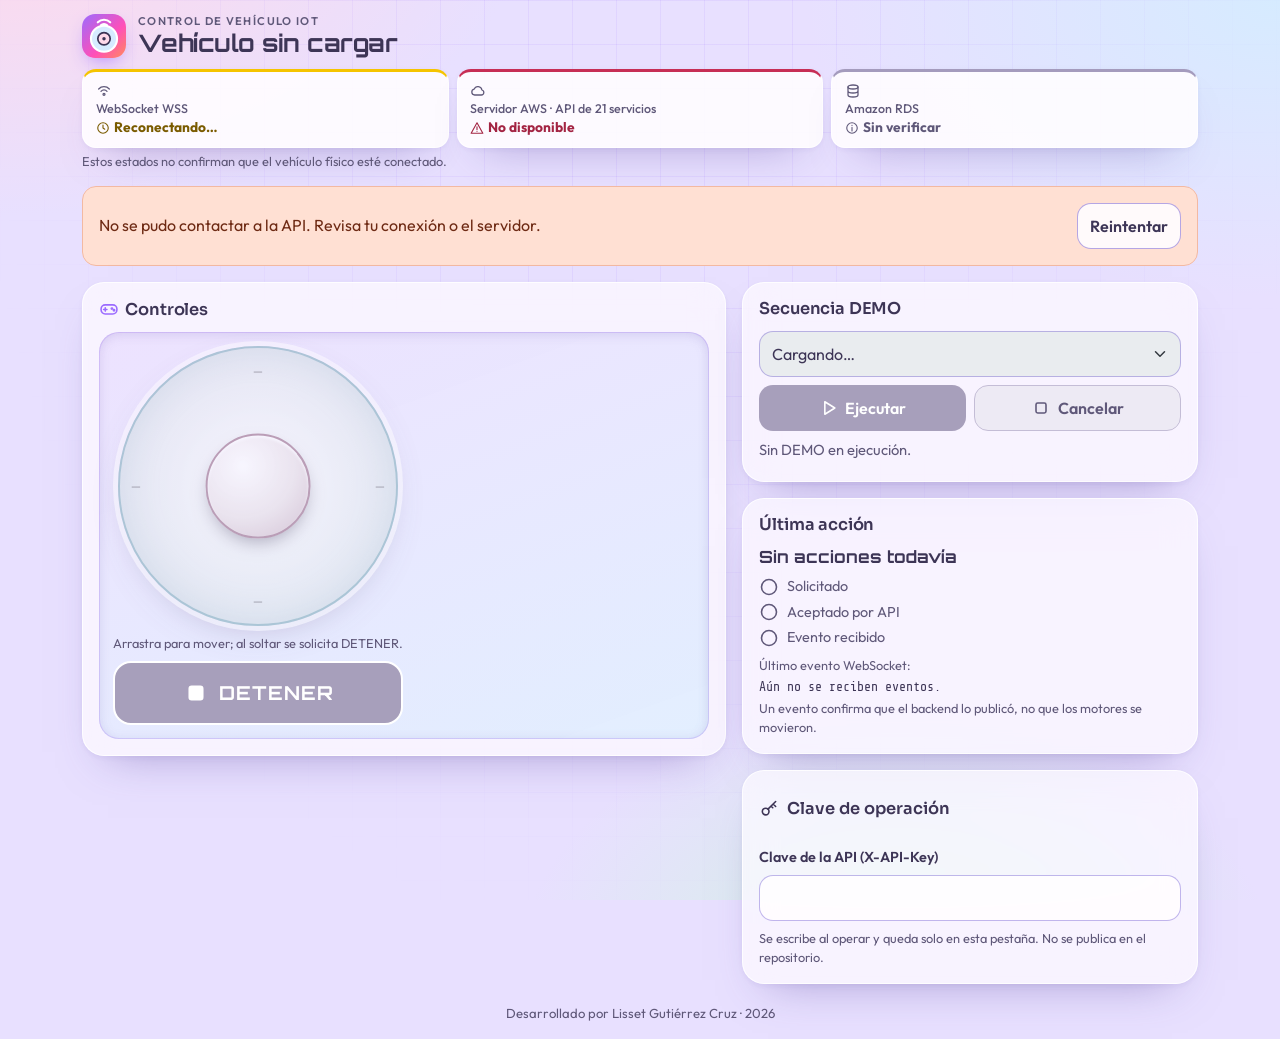
==== docs/index.html @ 7dbab4db "Desarrollo frontend responsivo con joystick virtual, controles táctiles, integración REST/WebSocket " ====
<!DOCTYPE html>
<html lang="es">
<head>
<meta charset="utf-8">
<meta name="viewport" content="width=device-width, initial-scale=1, viewport-fit=cover">
<meta name="theme-color" content="#E8E0FF">
<meta name="description" content="Aplicación web de control para un vehículo IoT: joystick, comandos y DEMO.">
<title>Control de vehículo IoT</title>
<link rel="icon" href="img/favicon.svg" type="image/svg+xml">
<link rel="icon" href="img/favicon-32.png" type="image/png" sizes="32x32">
<link rel="apple-touch-icon" href="img/apple-touch-icon.png">
<link rel="preconnect" href="https://fonts.googleapis.com">
<link rel="preconnect" href="https://fonts.gstatic.com" crossorigin>
<link href="https://fonts.googleapis.com/css2?family=Sora:wght@500;600;700&family=Outfit:wght@400;500;600;700&family=Orbitron:wght@600;700&family=Share+Tech+Mono&display=swap" rel="stylesheet">
<link href="https://cdn.jsdelivr.net/npm/bootstrap@5.3.3/dist/css/bootstrap.min.css" rel="stylesheet" integrity="sha384-QWTKZyjpPEjISv5WaRU9OFeRpok6YctnYmDr5pNlyT2bRjXh0JMhjY6hW+ALEwIH" crossorigin="anonymous">
<link href="css/estilos.css" rel="stylesheet">
<script type="module" src="js/main.js"></script>
</head>
<body>
<a class="visually-hidden-focusable salto" href="#zonaControl">Saltar a los controles</a>

<svg width="0" height="0" class="position-absolute" aria-hidden="true">
  <symbol id="i-check" viewBox="0 0 24 24"><circle cx="12" cy="12" r="9"/><path d="M8 12.5l2.7 2.7L16 10"/></symbol>
  <symbol id="i-alerta" viewBox="0 0 24 24"><path d="M12 3l10 18H2z"/><path d="M12 10v5M12 18v.01"/></symbol>
  <symbol id="i-info" viewBox="0 0 24 24"><circle cx="12" cy="12" r="9"/><path d="M12 11v6M12 7.5v.01"/></symbol>
  <symbol id="i-reloj" viewBox="0 0 24 24"><circle cx="12" cy="12" r="9"/><path d="M12 7v5l3 2"/></symbol>
  <symbol id="i-circulo" viewBox="0 0 24 24"><circle cx="12" cy="12" r="9"/></symbol>
  <symbol id="i-rayo" viewBox="0 0 24 24"><path d="M13 3L5 14h6l-1 7 8-11h-6z"/></symbol>
  <symbol id="i-giro-der" viewBox="0 0 24 24"><path d="M20 12a8 8 0 1 1-2.5-5.8L20 8.5M20 4v4.5h-4.5"/></symbol>
  <symbol id="i-giro-izq" viewBox="0 0 24 24"><path d="M4 12a8 8 0 1 0 2.5-5.8L4 8.5M4 4v4.5h4.5"/></symbol>
  <symbol id="i-giro-360" viewBox="0 0 24 24"><path d="M21 12a9 9 0 1 1-2.6-6.4L21 8M21 3v5h-5"/><circle cx="12" cy="12" r="2"/></symbol>
  <symbol id="i-flecha" viewBox="0 0 24 24"><path d="M12 19V5M5.5 11.5L12 5l6.5 6.5"/></symbol>
  <symbol id="i-excavar" viewBox="0 0 24 24"><path d="M3 4h6l4 6"/><path d="M11 10l-2 5h9l2-5z"/><path d="M13 19h4"/></symbol>
  <symbol id="i-descargar" viewBox="0 0 24 24"><path d="M12 14V4M7.5 8.5L12 4l4.5 4.5"/><path d="M4 13v6h16v-6"/></symbol>
  <symbol id="i-luz" viewBox="0 0 24 24"><path d="M9 18h6M10 21h4M12 3a6 6 0 0 0-3.5 10.9V16h7v-2.1A6 6 0 0 0 12 3z"/></symbol>
  <symbol id="i-musica" viewBox="0 0 24 24"><path d="M9 18V5l11-2v13"/><circle cx="6.5" cy="18" r="2.5"/><circle cx="17.5" cy="16" r="2.5"/></symbol>
  <symbol id="i-demo" viewBox="0 0 24 24"><circle cx="12" cy="12" r="9"/><path d="M10 8.5v7l6-3.5z"/></symbol>
  <symbol id="i-encender" viewBox="0 0 24 24"><path d="M12 3v8M6.3 7.3a8 8 0 1 0 11.4 0"/></symbol>
  <symbol id="i-mando" viewBox="0 0 24 24"><rect x="2.5" y="7" width="19" height="11" rx="5"/><path d="M7.5 10.5v4M5.5 12.5h4"/><circle cx="15.5" cy="11.5" r=".8"/><circle cx="18" cy="13.5" r=".8"/></symbol>
  <symbol id="i-parar" viewBox="0 0 24 24"><rect x="6" y="6" width="12" height="12" rx="2"/></symbol>
  <symbol id="i-jugar" viewBox="0 0 24 24"><path d="M7 4.5v15l12-7.5z"/></symbol>
  <symbol id="i-llave" viewBox="0 0 24 24"><circle cx="8" cy="15" r="4"/><path d="M10.8 12.2L20 3M17 6l3 3M14.5 8.5l2 2"/></symbol>
  <symbol id="i-ws" viewBox="0 0 24 24"><path d="M4 9a11 11 0 0 1 16 0M7.5 12.5a6 6 0 0 1 9 0"/><circle cx="12" cy="17" r="1.5"/></symbol>
  <symbol id="i-nube" viewBox="0 0 24 24"><path d="M7 18a4.5 4.5 0 0 1-.7-8.9 6 6 0 0 1 11.5 1.4A3.8 3.8 0 0 1 17 18z"/></symbol>
  <symbol id="i-bd" viewBox="0 0 24 24"><ellipse cx="12" cy="6" rx="7.5" ry="3"/><path d="M4.5 6v12c0 1.7 3.4 3 7.5 3s7.5-1.3 7.5-3V6M4.5 12c0 1.7 3.4 3 7.5 3s7.5-1.3 7.5-3"/></symbol>
</svg>

<header class="encabezado container-xl">
  <img src="img/favicon.svg" width="44" height="44" alt="" class="encabezado-logo">
  <div class="encabezado-texto">
    <p class="encabezado-sub">Control de vehículo IoT</p>
    <h1 id="vehNombre">Cargando vehículo…</h1>
    <p id="vehDetalle" class="texto-suave mb-0"></p>
  </div>
</header>

<main class="container-xl">
  <section aria-labelledby="tituloConexion" class="mb-3">
    <h2 id="tituloConexion" class="visually-hidden">Estado de conexión</h2>
    <ul class="row row-cols-3 g-2 list-unstyled mb-1">
      <li class="col"><div class="indicador" id="ind-ws" data-tono="neutro">
        <svg class="ico ind-tipo" aria-hidden="true"><use href="#i-ws"/></svg>
        <span class="ind-nombre">WebSocket WSS</span>
        <span class="ind-estado"><span id="ind-ws-icono"></span><span id="ind-ws-estado" role="status">Desconectado</span></span>
      </div></li>
      <li class="col"><div class="indicador" id="ind-api" data-tono="neutro">
        <svg class="ico ind-tipo" aria-hidden="true"><use href="#i-nube"/></svg>
        <span class="ind-nombre">Servidor AWS · API de 21 servicios</span>
        <span class="ind-estado"><span id="ind-api-icono"></span><span id="ind-api-estado" role="status">Comprobando…</span></span>
      </div></li>
      <li class="col"><div class="indicador" id="ind-rds" data-tono="neutro">
        <svg class="ico ind-tipo" aria-hidden="true"><use href="#i-bd"/></svg>
        <span class="ind-nombre">Amazon RDS</span>
        <span class="ind-estado"><span id="ind-rds-icono"></span><span id="ind-rds-estado" role="status">Sin verificar</span></span>
      </div></li>
    </ul>
    <p class="nota nota-conexion mb-0">Estos estados no confirman que el vehículo físico esté conectado.</p>
  </section>

  <div class="alert alerta-carga d-flex flex-wrap align-items-center gap-2" id="alertaCarga" role="alert" hidden>
    <span id="alertaCargaTexto" class="flex-grow-1"></span>
    <button type="button" class="btn boton-secundario" id="reintentarCarga">Reintentar</button>
  </div>

  <div class="row g-3 distribucion">
    <div class="col-12 col-lg-7 columna-control">
      <section class="tarjeta" id="zonaControl" aria-labelledby="tituloMando" tabindex="-1">
        <h2 id="tituloMando"><svg class="ico" aria-hidden="true"><use href="#i-mando"/></svg>Controles</h2>
        <div class="mando" id="mando">
          <div class="mando-principal">
            <div class="zona-joystick">
              <div class="joystick" id="joystick" role="group" aria-label="Joystick del vehículo. Usa las flechas del teclado y suelta para detener." aria-disabled="true" data-direccion="neutral">
                <span class="dir dir-adelante" id="dir-adelante" data-vacio="true">—</span>
                <span class="dir dir-atras" id="dir-atras" data-vacio="true">—</span>
                <span class="dir dir-izquierda" id="dir-izquierda" data-vacio="true">—</span>
                <span class="dir dir-derecha" id="dir-derecha" data-vacio="true">—</span>
                <span class="joystick-centro" aria-hidden="true"></span>
                <span class="perilla" id="perilla" aria-hidden="true"></span>
              </div>
              <p class="nota text-center mt-2 mb-2" id="joystickNota"></p>
              <button type="button" class="boton-detener" id="detener" disabled>
                <svg class="ico" aria-hidden="true"><use href="#i-parar"/></svg>DETENER
              </button>
            </div>
            <div class="grupos" id="mandoGrupos"></div>
          </div>
          <div class="funciones" id="mandoFunciones" role="group" aria-label="Funciones" hidden></div>
        </div>
      </section>
    </div>

    <div class="col-12 col-lg-5 columna-resto">
      <div class="row g-3">
        <div class="col-12">
          <section class="tarjeta h-100" aria-labelledby="tituloDemo">
            <h2 id="tituloDemo">Secuencia DEMO</h2>
            <label class="visually-hidden" for="demoSelector">Elige una DEMO del vehículo</label>
            <div class="demo-fila">
              <select class="form-select" id="demoSelector" disabled><option value="">Cargando…</option></select>
              <div class="demo-botones">
                <button type="button" class="btn boton-principal" id="demoIniciar" disabled>
                  <svg class="ico" aria-hidden="true"><use href="#i-jugar"/></svg>Ejecutar
                </button>
                <button type="button" class="btn boton-secundario" id="demoCancelar" disabled>
                  <svg class="ico" aria-hidden="true"><use href="#i-parar"/></svg>Cancelar
                </button>
              </div>
            </div>
            <p class="texto-suave mt-2 mb-1" id="demoEstado" role="status"></p>
            <div class="progress demo-barra" id="demoBarra" role="progressbar" aria-label="Avance de la DEMO" aria-valuemin="0" aria-valuemax="100" aria-valuenow="0" hidden><div class="progress-bar"></div></div>
          </section>
        </div>
        <div class="col-12">
          <section class="tarjeta h-100" aria-labelledby="tituloTraza">
            <h2 id="tituloTraza">Última acción</h2>
            <p class="traza-comando" id="trazaComando" aria-live="polite"></p>
            <ol class="traza-pasos" id="trazaPasos"></ol>
            <p class="traza-error" id="trazaError" role="alert" hidden></p>
            <p class="nota mb-1 mt-2">Último evento WebSocket:</p>
            <p class="traza-evento" id="trazaEvento">Aún no se reciben eventos.</p>
            <p class="nota mb-0">Un evento confirma que el backend lo publicó, no que los motores se movieron.</p>
          </section>
        </div>
        <div class="col-12">
          <details class="tarjeta" id="ajustes">
            <summary><svg class="ico" aria-hidden="true"><use href="#i-llave"/></svg>Clave de operación</summary>
            <label class="form-label mt-3" for="clave">Clave de la API (X-API-Key)</label>
            <input class="form-control" id="clave" type="password" autocomplete="off" spellcheck="false">
            <p class="nota mt-2 mb-0">Se escribe al operar y queda solo en esta pestaña. No se publica en el repositorio.</p>
          </details>
        </div>
      </div>
    </div>
  </div>
</main>

<footer class="pie container-xl"><p class="mb-0" id="creditos"></p></footer>
<div id="avisos" class="avisos" aria-live="polite"></div>
<noscript><p class="alert alerta-carga m-3">Esta aplicación necesita JavaScript para funcionar.</p></noscript>
</body>
</html>
---- docs/css/estilos.css ----
/* Identidad visual: misma paleta pastel + neón del panel original. Mobile First. */
:root {
  --lila: #E8E0FF; --menta: #D3F2E4; --durazno: #FFE0D3; --cielo: #D6EBFF; --mantequilla: #FFF1C2; --rosa: #FFD9EA;
  --tinta: #3D3556; --suave: #5F5879; --blanco: #FFFDFF;
  --neon: #9B6BFF; --neon-menta: #17D9A0; --neon-rosa: #FF4FB8; --neon-cielo: #22C7FF; --neon-durazno: #FF8A5C;
  --ok-texto: #0B6B4D; --espera-texto: #7A5B00; --mal-texto: #A32443; --morado-texto: #5B3FC8;
  --rojo-accion: #C72E55;
  --vidrio: rgba(255, 253, 255, .68); --vidrio-2: rgba(255, 253, 255, .9); --borde: rgba(255, 255, 255, .85);
  --rad: 22px; --rad-s: 14px;
  --sombra: 0 22px 44px -26px rgba(94, 74, 160, .5), 0 2px 8px -3px rgba(94, 74, 160, .14);
  --brillo: 0 0 0 1px rgba(155, 107, 255, .6), 0 0 24px -3px rgba(155, 107, 255, .75);
  --grad: linear-gradient(120deg, #7E4FF0, #E0359C 55%, #E8663A);
  --mono: "Share Tech Mono", ui-monospace, Menlo, Consolas, monospace;
  --bs-body-font-family: Outfit, system-ui, sans-serif;
  --bs-body-color: var(--tinta);
}

html { -webkit-text-size-adjust: 100%; }
body {
  min-height: 100vh; min-height: 100dvh;
  display: flex; flex-direction: column;
  font: 400 1rem/1.45 Outfit, system-ui, sans-serif;
  color: var(--tinta);
  touch-action: manipulation;
  overscroll-behavior-y: none;
  padding-left: env(safe-area-inset-left); padding-right: env(safe-area-inset-right);
  background:
    radial-gradient(55rem 32rem at 0% -10%, var(--rosa), transparent 60%),
    radial-gradient(48rem 30rem at 100% 0%, var(--cielo), transparent 62%),
    radial-gradient(40rem 30rem at 70% 110%, var(--menta), transparent 60%),
    var(--lila);
  background-attachment: fixed;
}
body::before {
  content: ""; position: fixed; inset: 0; pointer-events: none; z-index: -1;
  background-image: linear-gradient(rgba(155, 107, 255, .1) 1px, transparent 1px), linear-gradient(90deg, rgba(155, 107, 255, .1) 1px, transparent 1px);
  background-size: 44px 44px;
  -webkit-mask-image: radial-gradient(ellipse at 50% 0%, #000 20%, transparent 75%);
  mask-image: radial-gradient(ellipse at 50% 0%, #000 20%, transparent 75%);
}
main { flex: 1 0 auto; }
h1, h2 { font-family: Sora, Outfit, sans-serif; font-weight: 600; letter-spacing: -.01em; }
h2 { font-size: 1.02rem; margin-bottom: .75rem; }
:focus-visible { outline: 3px solid var(--morado-texto); outline-offset: 2px; }
[hidden] { display: none !important; }

.ico { width: 20px; height: 20px; flex: none; fill: none; stroke: currentColor; stroke-width: 1.9; stroke-linecap: round; stroke-linejoin: round; }
.texto-suave { color: var(--suave); font-size: .92rem; }
.nota { color: var(--suave); font-size: .8rem; }
.salto { position: absolute; z-index: 60; background: var(--blanco); padding: .5rem 1rem; border-radius: 0 0 var(--rad-s) 0; }

/* ---- Encabezado ---- */
.encabezado { display: flex; align-items: center; gap: .75rem; padding-top: max(.85rem, env(safe-area-inset-top)); padding-bottom: .7rem; }
.encabezado-logo { border-radius: 13px; box-shadow: 0 8px 20px -8px rgba(155, 107, 255, .9); flex: none; }
.encabezado-texto { min-width: 0; }
.encabezado-sub { margin: 0; font: 600 .7rem Outfit, sans-serif; letter-spacing: .12em; text-transform: uppercase; color: var(--suave); }
.encabezado h1 { margin: 0; font: 700 clamp(1.05rem, 4.4vw, 1.5rem) Orbitron, Sora, sans-serif; overflow-wrap: anywhere; }

/* ---- Indicadores ---- */
.indicador {
  height: 100%; display: flex; flex-direction: column; gap: .2rem; padding: .55rem .6rem;
  border-radius: var(--rad-s); background: var(--vidrio-2); border: 1px solid var(--borde); border-top: 3px solid #A49BBD;
  box-shadow: var(--sombra);
}
.ind-tipo { width: 16px; height: 16px; color: var(--suave); }
.ind-nombre { font-size: .7rem; line-height: 1.15; color: var(--suave); font-weight: 500; flex: 1; }
.ind-estado { display: flex; align-items: center; gap: .25rem; font-size: .76rem; font-weight: 700; line-height: 1.1; }
.ind-estado .ico { width: 14px; height: 14px; }
.indicador[data-tono="bien"] { border-top-color: var(--neon-menta); }
.indicador[data-tono="bien"] .ind-estado { color: var(--ok-texto); }
.indicador[data-tono="espera"] { border-top-color: #F5C400; }
.indicador[data-tono="espera"] .ind-estado { color: var(--espera-texto); }
.indicador[data-tono="mal"] { border-top-color: var(--rojo-accion); }
.indicador[data-tono="mal"] .ind-estado { color: var(--mal-texto); }
.indicador[data-tono="neutro"] .ind-estado { color: var(--suave); }

/* ---- Tarjetas ---- */
.tarjeta {
  background: var(--vidrio); border: 1px solid var(--borde); border-radius: var(--rad); padding: 1rem;
  box-shadow: var(--sombra); -webkit-backdrop-filter: blur(16px) saturate(1.2); backdrop-filter: blur(16px) saturate(1.2);
}
.alerta-carga { background: var(--durazno); border: 1px solid #F3B9A2; color: #6E2A14; border-radius: var(--rad-s); }

/* ---- Joystick ---- */
.zona-joystick { display: flex; flex-direction: column; align-items: center; width: 100%; max-width: 320px; }
.joystick {
  --tam: clamp(196px, 60vw, 260px);
  position: relative; width: var(--tam); height: var(--tam); border-radius: 50%; flex: none;
  touch-action: none; user-select: none; -webkit-user-select: none; cursor: grab;
  background: radial-gradient(circle, #fff 0%, var(--cielo) 62%, #BFD9FF 100%);
  border: 2px solid var(--neon-cielo);
  box-shadow: inset 0 0 36px rgba(34, 199, 255, .28), 0 0 0 5px rgba(255, 255, 255, .7), 0 12px 34px -12px rgba(155, 107, 255, .7);
  transition: box-shadow .2s, filter .2s;
}
.joystick.activo { cursor: grabbing; border-color: var(--neon); box-shadow: inset 0 0 44px rgba(155, 107, 255, .35), 0 0 0 5px rgba(255, 255, 255, .8), 0 0 32px -4px var(--neon); }
.joystick[aria-disabled="true"] { filter: grayscale(.75); opacity: .62; cursor: not-allowed; }
.joystick-centro { position: absolute; left: 50%; top: 50%; width: 30%; height: 30%; transform: translate(-50%, -50%); border-radius: 50%; border: 2px dashed rgba(91, 63, 200, .4); pointer-events: none; }
.perilla {
  position: absolute; left: 50%; top: 50%; width: 38%; height: 38%; border-radius: 50%; pointer-events: none;
  background: radial-gradient(circle at 35% 30%, #fff, var(--rosa) 55%, #FF9BD3);
  border: 2px solid var(--neon-rosa);
  box-shadow: 0 8px 18px -5px rgba(94, 74, 160, .7), inset 0 2px 3px #fff;
  transition: transform .14s cubic-bezier(.2, .9, .3, 1.2);
}
.joystick.activo .perilla { transition: none; }
.dir {
  position: absolute; font: 700 .62rem Outfit, sans-serif; letter-spacing: .03em; color: var(--morado-texto);
  max-width: 34%; text-align: center; line-height: 1.05; overflow: hidden; pointer-events: none; overflow-wrap: anywhere;
  transition: color .12s, transform .12s;
}
.dir[data-vacio="true"] { color: var(--suave); font-weight: 500; opacity: .75; }
.dir-adelante { top: 6%; left: 50%; transform: translateX(-50%); }
.dir-atras { bottom: 6%; left: 50%; transform: translateX(-50%); }
.dir-izquierda { left: 4%; top: 50%; transform: translateY(-50%); }
.dir-derecha { right: 4%; top: 50%; transform: translateY(-50%); }
.joystick[data-direccion="adelante"] .dir-adelante,
.joystick[data-direccion="atras"] .dir-atras,
.joystick[data-direccion="izquierda"] .dir-izquierda,
.joystick[data-direccion="derecha"] .dir-derecha { color: #B4117A; text-decoration: underline; text-underline-offset: 2px; }

/* ---- DETENER ---- */
.boton-detener {
  width: 100%; min-height: 64px; display: flex; align-items: center; justify-content: center; gap: .6rem;
  font: 700 1.2rem Orbitron, Sora, sans-serif; letter-spacing: .05em; color: #fff;
  border: 2px solid #fff; border-radius: 18px; background: var(--rojo-accion);
  box-shadow: 0 6px 0 #8E1C3B, 0 0 26px -6px var(--rojo-accion); transition: transform .08s, box-shadow .08s;
}
.boton-detener:active:not(:disabled) { transform: translateY(5px); box-shadow: 0 1px 0 #8E1C3B; }
.boton-detener:disabled { background: #A79FBB; box-shadow: none; cursor: not-allowed; }
.boton-detener .ico { width: 26px; height: 26px; fill: currentColor; }

/* ---- Traza ---- */
.traza-comando { font: 700 1.05rem Orbitron, Sora, sans-serif; margin-bottom: .55rem; overflow-wrap: anywhere; }
.traza-pasos { list-style: none; padding: 0; margin: 0; display: grid; gap: .3rem; }
.paso { display: flex; align-items: center; gap: .45rem; font-size: .9rem; color: var(--suave); }
.paso-hecho { color: var(--ok-texto); font-weight: 600; }
.paso-fallo { color: var(--mal-texto); font-weight: 600; }
.traza-error { margin: .5rem 0 0; font-size: .86rem; color: var(--mal-texto); font-weight: 600; }
.traza-evento { font: 400 .82rem var(--mono); margin-bottom: .35rem; overflow-wrap: anywhere; }

/* ---- Mando: cruceta, grupos y funciones ---- */
h2 .ico { color: var(--neon); margin-right: .4rem; vertical-align: -4px; }
.mando {
  display: grid; gap: 1rem; padding: .9rem; border-radius: 20px;
  background: linear-gradient(160deg, rgba(155, 107, 255, .12), rgba(34, 199, 255, .1));
  box-shadow: inset 0 2px 12px rgba(94, 74, 160, .18), inset 0 0 0 1px rgba(155, 107, 255, .22);
}
.mando-principal { display: grid; gap: 1rem; justify-items: center; }
/* Base común: cada tipo define su color y los estados lo reemplazan. */
.m-btn {
  --fondo: var(--cielo); --borde: var(--neon-cielo); --texto-estado: var(--suave);
  color: var(--tinta); padding: 0; border: 0; background: none; min-width: 0;
  transition: transform .08s;
}
.m-forma {
  display: grid; place-items: center; background: linear-gradient(180deg, #fff, var(--fondo));
  border: 1px solid var(--borde); box-shadow: 0 4px 0 rgba(94, 74, 160, .26), 0 0 14px -6px var(--borde);
  transition: box-shadow .08s, background .15s;
}
.m-btn .ico { width: 24px; height: 24px; }
.m-btn:active:not(:disabled) { transform: translateY(3px); }
.m-btn:active:not(:disabled) .m-forma { box-shadow: 0 1px 0 rgba(94, 74, 160, .26); }
.m-btn:disabled { cursor: not-allowed; --fondo: #E7E3F0; --borde: #C4BDD6; color: var(--suave); }
.m-btn:disabled .m-forma { box-shadow: none; }
.m-btn[data-estado="enviando"] { --fondo: var(--mantequilla); --borde: #F5C400; --texto-estado: var(--espera-texto); }
.m-btn[data-estado="aceptado"] { --fondo: var(--lila); --borde: var(--neon); --texto-estado: var(--morado-texto); }
.m-btn[data-estado="recibido"] { --fondo: var(--menta); --borde: var(--neon-menta); --texto-estado: var(--ok-texto); }
.m-btn[data-estado="error"] { --fondo: var(--durazno); --borde: var(--rojo-accion); --texto-estado: var(--mal-texto); }
.m-btn[data-estado="recibido"] .m-forma, .m-btn[data-estado="aceptado"] .m-forma { box-shadow: 0 2px 0 rgba(94, 74, 160, .26), 0 0 18px -2px var(--borde); }
.m-estado { position: absolute; width: 1px; height: 1px; overflow: hidden; clip: rect(0 0 0 0); white-space: nowrap; }
.m-btn[data-estado="error"] .m-forma::after { content: "!"; position: absolute; top: -4px; right: -4px; width: 16px; height: 16px; border-radius: 50%; background: var(--rojo-accion); color: #fff; font: 700 .68rem/16px Outfit, sans-serif; }

.grupos { display: grid; grid-template-columns: repeat(auto-fit, minmax(132px, 1fr)); gap: .7rem 1rem; width: 100%; min-width: 0; }
.grupo-titulo { margin: 0 0 .3rem; font: 600 .68rem Outfit, sans-serif; letter-spacing: .12em; text-transform: uppercase; color: var(--suave); }
.grupo-botones { display: grid; grid-template-columns: repeat(2, minmax(0, 1fr)); gap: .45rem; }
.par-btn { --fondo: var(--lila); --borde: var(--neon); display: grid; }
.par-btn .m-forma { position: relative; min-height: 54px; border-radius: 14px; gap: 2px; padding: .35rem .2rem; align-content: center; }
.par-btn .ico { width: 22px; height: 22px; }
.par-btn .m-texto, .fun-btn .m-texto { display: block; font: 700 .68rem/1.1 Outfit, sans-serif; overflow-wrap: normal; text-align: center; }

.funciones { display: flex; flex-wrap: wrap; justify-content: center; gap: .6rem 1.1rem; padding-top: .85rem; border-top: 1px dashed rgba(155, 107, 255, .35); }
.fun-btn { --fondo: var(--mantequilla); --borde: #F5C400; display: flex; flex-direction: column; align-items: center; gap: .3rem; min-width: 58px; }
.fun-btn .m-forma { position: relative; width: 50px; height: 50px; border-radius: 50%; }

/* Con espacio suficiente, cruceta y grupos lado a lado como en un control físico. */
@media (min-width: 576px) {
  .mando-principal { grid-template-columns: auto minmax(0, 1fr); align-items: center; justify-items: stretch; }
  .grupos { grid-template-columns: 1fr; }
}

/* ---- DEMO ---- */
.demo-fila { display: grid; gap: .55rem; }
.demo-botones { display: grid; grid-template-columns: 1fr 1fr; gap: .5rem; }

.btn { min-height: 46px; display: inline-flex; align-items: center; justify-content: center; gap: .4rem; font-weight: 600; border-radius: var(--rad-s); }
.boton-principal { background: var(--grad); color: #fff; border: 0; }
.boton-principal:hover, .boton-principal:focus { color: #fff; filter: brightness(1.06); }
.boton-principal:disabled { background: #A79FBB; color: #fff; opacity: 1; }
.boton-secundario { background: var(--vidrio-2); color: var(--tinta); border: 1px solid rgba(91, 63, 200, .45); }
.boton-secundario:hover { background: #fff; color: var(--tinta); }
.boton-secundario:disabled { color: var(--suave); background: #EDEAF4; border-color: #C4BDD6; opacity: 1; }

/* ---- Formularios ---- */
.form-select, .form-control { min-height: 46px; font-size: 1rem; border-radius: var(--rad-s); border-color: rgba(91, 63, 200, .35); background-color: var(--vidrio-2); color: var(--tinta); }
.form-select:focus, .form-control:focus { border-color: var(--neon); box-shadow: var(--brillo); }
.form-label { font-weight: 600; font-size: .9rem; }
summary { display: flex; align-items: center; gap: .5rem; min-height: 44px; font: 600 1.02rem Sora, sans-serif; cursor: pointer; list-style-position: inside; }
.demo-barra { height: 8px; border-radius: 99px; background: rgba(155, 107, 255, .22); }
.demo-barra .progress-bar { background: var(--grad); transition: width .3s; }

/* ---- Pie y avisos ---- */
.pie { padding-top: 1.25rem; padding-bottom: max(1rem, env(safe-area-inset-bottom)); text-align: center; font-size: .82rem; color: var(--suave); }
.avisos { position: fixed; z-index: 50; left: 50%; top: calc(.5rem + env(safe-area-inset-top)); transform: translateX(-50%); width: min(420px, calc(100vw - 2rem)); display: grid; gap: .5rem; pointer-events: none; }
.aviso { pointer-events: auto; display: flex; gap: .5rem; align-items: flex-start; padding: .65rem .75rem; border-radius: var(--rad-s); background: #fff; border: 1px solid var(--borde); border-left: 5px solid var(--neon); box-shadow: 0 16px 34px -14px rgba(61, 53, 86, .55); font-size: .9rem; animation: entrar .22s ease both; }
.aviso span { flex: 1; }
.aviso-exito { border-left-color: var(--neon-menta); }
.aviso-exito .ico { color: var(--ok-texto); }
.aviso-error { border-left-color: var(--rojo-accion); }
.aviso-error .ico { color: var(--mal-texto); }
.aviso-cerrar { width: 28px; height: 28px; border: 0; background: none; color: var(--suave); font-size: 1.25rem; line-height: 1; }
@keyframes entrar { from { opacity: 0; transform: translateY(8px); } to { opacity: 1; transform: none; } }

/* ---- Tableta y escritorio ---- */
@media (min-width: 576px) {
  .ind-nombre { font-size: .78rem; }
  .ind-estado { font-size: .86rem; }
  .indicador { padding: .7rem .8rem; }
  .dir { font-size: .72rem; }
}
@media (min-width: 768px) {
  .joystick { --tam: clamp(220px, 26vw, 280px); }
}

/* ---- Celular horizontal: joystick a un lado, resto al otro ---- */
@media (orientation: landscape) and (max-height: 520px) {
  .encabezado { padding-top: .4rem; padding-bottom: .3rem; }
  .encabezado-logo { width: 32px; height: 32px; }
  .encabezado-sub, .encabezado .texto-suave { display: none; }
  .distribucion { flex-wrap: nowrap; }
  .columna-control { flex: 0 0 auto; width: 60%; }
  .columna-resto { flex: 1 1 0; width: auto; min-width: 0; }
  .zona-joystick { flex-direction: row; gap: .6rem; max-width: none; }
  .mando { padding: .6rem; gap: .6rem; }
  .mando-principal { grid-template-columns: 1fr; }
  .joystick { --tam: min(164px, 46vh); }
  .dir { font-size: .5rem; white-space: nowrap; max-width: 30%; text-overflow: ellipsis; }
  #joystickNota, .nota-conexion { display: none; }
  .boton-detener { flex: 1 1 0; min-width: 0; width: auto; min-height: 96px; flex-direction: column; gap: .2rem; font-size: .78rem; letter-spacing: 0; }
  .indicador { flex-direction: row; flex-wrap: wrap; align-items: center; padding: .3rem .5rem; }
  .ind-tipo { display: none; }
}

@media (prefers-reduced-motion: reduce) {
  *, *::before, *::after { transition: none !important; animation: none !important; }
}
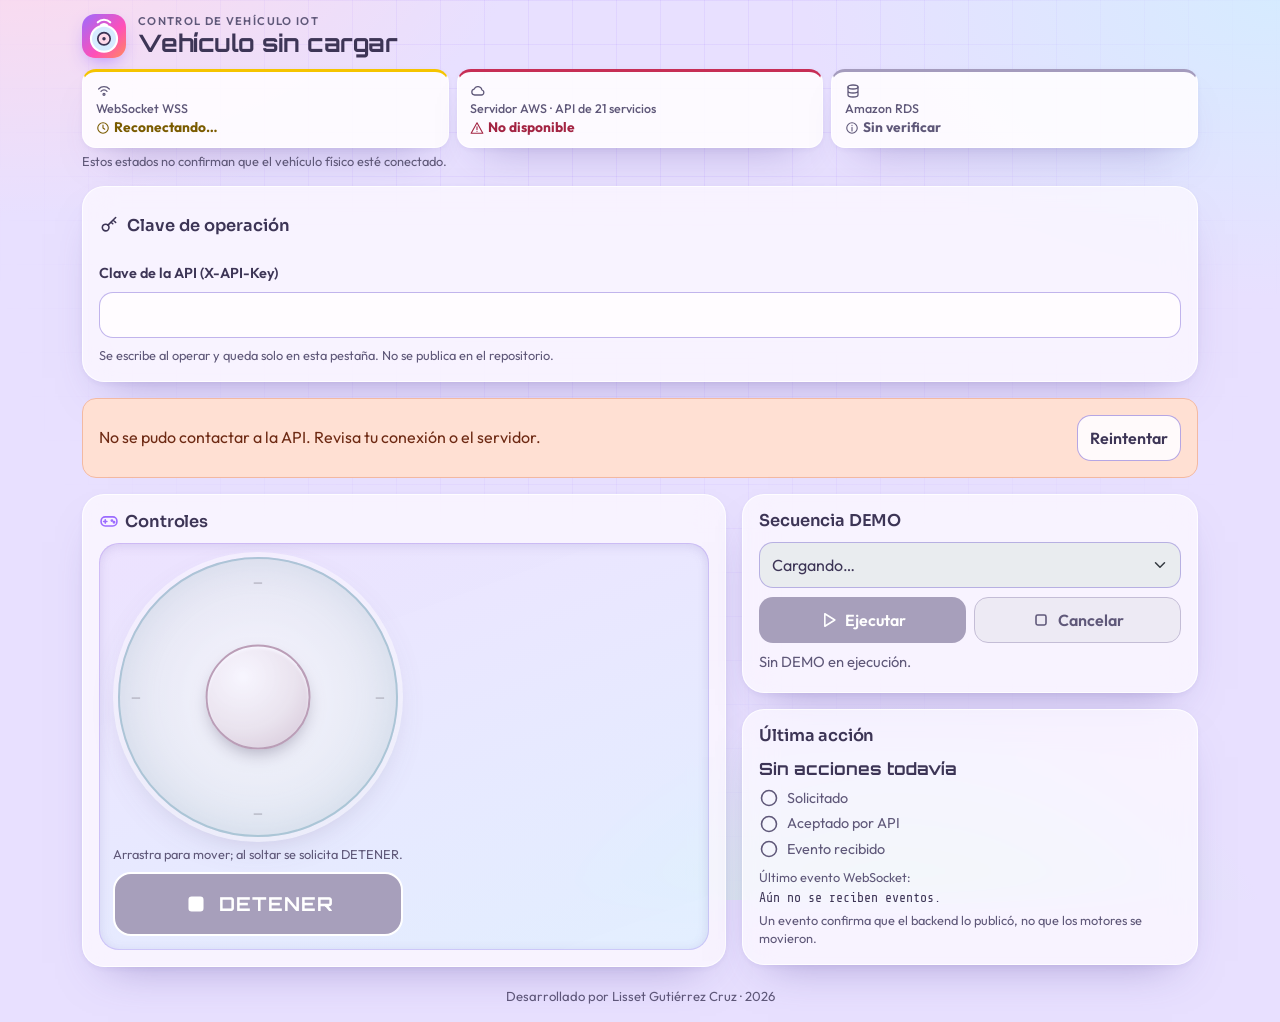
==== commit 40b4989f: "mover campo de api key hasta arriba" ====
--- a/docs/index.html
+++ b/docs/index.html
@@ -77,6 +77,13 @@
     <p class="nota nota-conexion mb-0">Estos estados no confirman que el vehículo físico esté conectado.</p>
   </section>
 
+  <details class="tarjeta mb-3" id="ajustes">
+    <summary><svg class="ico" aria-hidden="true"><use href="#i-llave"/></svg>Clave de operación</summary>
+    <label class="form-label mt-3" for="clave">Clave de la API (X-API-Key)</label>
+    <input class="form-control" id="clave" type="password" autocomplete="off" spellcheck="false">
+    <p class="nota mt-2 mb-0">Se escribe al operar y queda solo en esta pestaña. No se publica en el repositorio.</p>
+  </details>
+
   <div class="alert alerta-carga d-flex flex-wrap align-items-center gap-2" id="alertaCarga" role="alert" hidden>
     <span id="alertaCargaTexto" class="flex-grow-1"></span>
     <button type="button" class="btn boton-secundario" id="reintentarCarga">Reintentar</button>
@@ -141,14 +148,6 @@
             <p class="nota mb-0">Un evento confirma que el backend lo publicó, no que los motores se movieron.</p>
           </section>
         </div>
-        <div class="col-12">
-          <details class="tarjeta" id="ajustes">
-            <summary><svg class="ico" aria-hidden="true"><use href="#i-llave"/></svg>Clave de operación</summary>
-            <label class="form-label mt-3" for="clave">Clave de la API (X-API-Key)</label>
-            <input class="form-control" id="clave" type="password" autocomplete="off" spellcheck="false">
-            <p class="nota mt-2 mb-0">Se escribe al operar y queda solo en esta pestaña. No se publica en el repositorio.</p>
-          </details>
-        </div>
       </div>
     </div>
   </div>
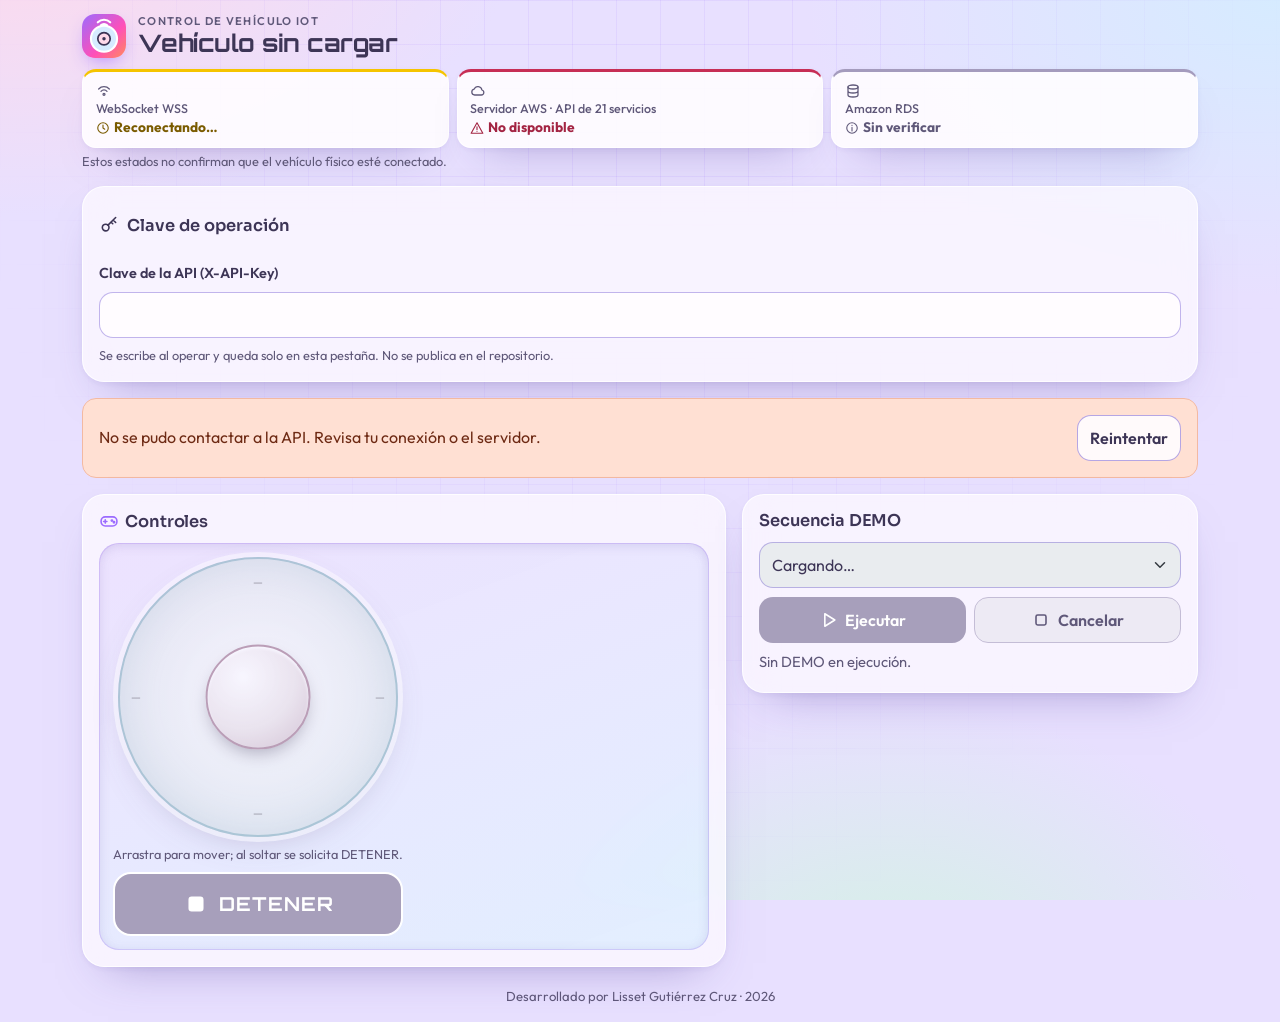
==== commit 46ed9366: "quitar sección de ultimos movimientos y mejosra de resposividad" ====
--- a/docs/index.html
+++ b/docs/index.html
@@ -137,7 +137,7 @@
             <div class="progress demo-barra" id="demoBarra" role="progressbar" aria-label="Avance de la DEMO" aria-valuemin="0" aria-valuemax="100" aria-valuenow="0" hidden><div class="progress-bar"></div></div>
           </section>
         </div>
-        <div class="col-12">
+        <!--<div class="col-12">
           <section class="tarjeta h-100" aria-labelledby="tituloTraza">
             <h2 id="tituloTraza">Última acción</h2>
             <p class="traza-comando" id="trazaComando" aria-live="polite"></p>
@@ -147,7 +147,7 @@
             <p class="traza-evento" id="trazaEvento">Aún no se reciben eventos.</p>
             <p class="nota mb-0">Un evento confirma que el backend lo publicó, no que los motores se movieron.</p>
           </section>
-        </div>
+        </div> -->
       </div>
     </div>
   </div>
--- a/docs/css/estilos.css
+++ b/docs/css/estilos.css
@@ -129,15 +129,6 @@
 .boton-detener:disabled { background: #A79FBB; box-shadow: none; cursor: not-allowed; }
 .boton-detener .ico { width: 26px; height: 26px; fill: currentColor; }
 
-/* ---- Traza ---- */
-.traza-comando { font: 700 1.05rem Orbitron, Sora, sans-serif; margin-bottom: .55rem; overflow-wrap: anywhere; }
-.traza-pasos { list-style: none; padding: 0; margin: 0; display: grid; gap: .3rem; }
-.paso { display: flex; align-items: center; gap: .45rem; font-size: .9rem; color: var(--suave); }
-.paso-hecho { color: var(--ok-texto); font-weight: 600; }
-.paso-fallo { color: var(--mal-texto); font-weight: 600; }
-.traza-error { margin: .5rem 0 0; font-size: .86rem; color: var(--mal-texto); font-weight: 600; }
-.traza-evento { font: 400 .82rem var(--mono); margin-bottom: .35rem; overflow-wrap: anywhere; }
-
 /* ---- Mando: cruceta, grupos y funciones ---- */
 h2 .ico { color: var(--neon); margin-right: .4rem; vertical-align: -4px; }
 .mando {
@@ -231,23 +222,114 @@
   .joystick { --tam: clamp(220px, 26vw, 280px); }
 }
 
-/* ---- Celular horizontal: joystick a un lado, resto al otro ---- */
-@media (orientation: landscape) and (max-height: 520px) {
-  .encabezado { padding-top: .4rem; padding-bottom: .3rem; }
-  .encabezado-logo { width: 32px; height: 32px; }
+/* ---- Celular vertical: el mando primero, sin desperdiciar alto ---- */
+@media (orientation: portrait) and (max-width: 575.98px) {
+  .encabezado { padding-bottom: .5rem; }
+  .encabezado-logo { width: 38px; height: 38px; }
+  main > section.mb-3, #ajustes.mb-3 { margin-bottom: .6rem !important; }
+  .tarjeta { padding: .8rem; }
+  .mando { padding: .7rem; gap: .8rem; }
+  .joystick { --tam: clamp(196px, 64vw, 270px); }
+  .boton-detener { min-height: 58px; }
+}
+
+/* ---- Celular horizontal: todo cabe en una pantalla, sin scroll de página ----
+   Izquierda: el mando completo. Derecha: estados de conexión, clave y DEMO
+   (esa columna, si no alcanza, se desplaza por dentro). */
+@media (orientation: landscape) and (max-height: 540px) {
+  html, body { height: 100%; overflow: hidden; }
+  body { height: 100vh; height: 100dvh; min-height: 0; overscroll-behavior: none; }
+
+  :root { --alto-enc: 38px; --pie-main: max(.5rem, env(safe-area-inset-bottom)); }
+  .encabezado { flex: none; height: var(--alto-enc); padding-top: 0; padding-bottom: 0; gap: .5rem; }
+  .encabezado-logo { width: 26px; height: 26px; border-radius: 8px; }
   .encabezado-sub, .encabezado .texto-suave { display: none; }
-  .distribucion { flex-wrap: nowrap; }
-  .columna-control { flex: 0 0 auto; width: 60%; }
-  .columna-resto { flex: 1 1 0; width: auto; min-width: 0; }
-  .zona-joystick { flex-direction: row; gap: .6rem; max-width: none; }
-  .mando { padding: .6rem; gap: .6rem; }
-  .mando-principal { grid-template-columns: 1fr; }
-  .joystick { --tam: min(164px, 46vh); }
-  .dir { font-size: .5rem; white-space: nowrap; max-width: 30%; text-overflow: ellipsis; }
-  #joystickNota, .nota-conexion { display: none; }
-  .boton-detener { flex: 1 1 0; min-width: 0; width: auto; min-height: 96px; flex-direction: column; gap: .2rem; font-size: .78rem; letter-spacing: 0; }
-  .indicador { flex-direction: row; flex-wrap: wrap; align-items: center; padding: .3rem .5rem; }
-  .ind-tipo { display: none; }
+  .encabezado h1 { font-size: .95rem; white-space: nowrap; overflow: hidden; text-overflow: ellipsis; }
+  .pie { display: none; }
+
+  /* Solo la columna derecha se desplaza; el mando queda fijo (sticky) a la izquierda. */
+  main {
+    flex: 1 1 auto; min-height: 0;
+    display: grid; gap: .5rem; align-content: start;
+    grid-template-columns: minmax(0, 1fr) clamp(180px, 28vw, 290px);
+    overflow-y: auto; overscroll-behavior: contain; -webkit-overflow-scrolling: touch;
+    padding-bottom: var(--pie-main);
+  }
+  main > * { margin: 0 !important; min-width: 0; }
+  .distribucion { display: contents; }
+  .columna-control {
+    grid-column: 1; grid-row: 1 / span 4; align-self: start; position: sticky; top: 0;
+    width: auto; padding: 0; margin: 0; height: calc(100vh - var(--alto-enc) - var(--pie-main));
+    height: calc(100dvh - var(--alto-enc) - var(--pie-main));
+  }
+  main > section:first-child { grid-column: 2; grid-row: 1; }
+  #ajustes { grid-column: 2; grid-row: 2; }
+  #alertaCarga { grid-column: 2; grid-row: 3; }
+  .columna-resto { grid-column: 2; grid-row: 4; width: auto; padding: 0; margin: 0; }
+  .columna-resto > .row { --bs-gutter-y: .5rem; --bs-gutter-x: 0; margin: 0; }
+  .columna-resto > .row > * { padding: 0; }
+
+  /* Estados de conexión: tres filas compactas arriba a la derecha. */
+  main > section:first-child ul { display: grid; gap: .3rem; margin: 0 !important; }
+  main > section:first-child ul > .col { width: 100%; min-width: 0; padding: 0; margin: 0; }
+  .indicador { min-width: 0; flex-direction: row; align-items: center; gap: .4rem; padding: .28rem .5rem; border-top-width: 1px; border-left: 4px solid #A49BBD; box-shadow: none; }
+  .indicador[data-tono="bien"] { border-left-color: var(--neon-menta); }
+  .indicador[data-tono="espera"] { border-left-color: #F5C400; }
+  .indicador[data-tono="mal"] { border-left-color: var(--rojo-accion); }
+  .ind-tipo { width: 14px; height: 14px; }
+  .ind-nombre { font-size: .66rem; white-space: nowrap; overflow: hidden; text-overflow: ellipsis; min-width: 0; }
+  .ind-estado { font-size: .7rem; white-space: nowrap; flex: none; }
+  .nota-conexion { display: none; }
+
+  .tarjeta { padding: .6rem .7rem; border-radius: var(--rad-s); }
+  h2 { font-size: .9rem; margin-bottom: .4rem; }
+  summary { min-height: 34px; font-size: .9rem; }
+  #ajustes .form-label { margin-top: .5rem !important; font-size: .8rem; }
+
+  /* DEMO: que el select y los botones nunca sean más anchos que la columna. */
+  .demo-fila, .demo-fila > *, .demo-botones > * { min-width: 0; }
+  #demoSelector { width: 100%; font-size: .85rem; padding-left: .6rem; padding-right: 1.8rem; background-position: right .5rem center; text-overflow: ellipsis; }
+  .demo-fila { gap: .4rem; }
+  .demo-botones { grid-template-columns: repeat(2, minmax(0, 1fr)); gap: .35rem; }
+  .demo-botones .btn { padding: .25rem .35rem; font-size: .8rem; gap: .25rem; white-space: nowrap; overflow: hidden; }
+  .demo-botones .ico { width: 16px; height: 16px; }
+  .btn, .form-select, .form-control { min-height: 40px; }
+
+  /* Mando a todo el alto disponible. */
+  #zonaControl { height: 100%; display: flex; flex-direction: column; padding: .5rem; }
+  #tituloMando { display: none; }
+  /* Joystick + DETENER a la izquierda a todo el alto; grupos arriba y funciones abajo a la derecha. */
+  .mando {
+    flex: 1 1 auto; min-height: 0; padding: .5rem; gap: .4rem .7rem;
+    grid-template-columns: auto minmax(0, 1fr); grid-template-rows: minmax(0, 1fr) auto;
+  }
+  .mando-principal { display: contents; }
+  .zona-joystick { grid-column: 1; grid-row: 1 / -1; max-width: none; width: auto; gap: .45rem; justify-content: center; }
+  .grupos { grid-column: 2; grid-row: 1; }
+  .funciones { grid-column: 2; grid-row: 2; }
+  /* Alto de pantalla menos encabezado, márgenes y botón DETENER. */
+  .joystick { --tam: max(110px, min(calc(100dvh - 140px), 30vw, 230px)); }
+  #joystickNota { display: none; }
+  .dir { font-size: .55rem; white-space: nowrap; max-width: 30%; text-overflow: ellipsis; }
+  .boton-detener { min-height: 46px; font-size: .9rem; border-radius: 14px; box-shadow: 0 4px 0 #8E1C3B, 0 0 20px -6px var(--rojo-accion); }
+  .boton-detener .ico { width: 20px; height: 20px; }
+
+  .grupos {
+    grid-template-columns: repeat(auto-fit, minmax(96px, 1fr)); gap: .4rem .5rem;
+    align-content: start; align-content: safe center;
+    max-height: 100%; overflow-y: auto; overscroll-behavior: contain;
+  }
+  .grupo-titulo { margin-bottom: .2rem; font-size: .6rem; }
+  .grupo-botones { gap: .35rem; }
+  .par-btn .m-forma { min-height: 44px; border-radius: 12px; padding: .2rem; }
+  .par-btn .ico { width: 18px; height: 18px; }
+  .par-btn .m-texto, .fun-btn .m-texto { font-size: .6rem; }
+
+  .funciones { flex-wrap: nowrap; overflow-x: auto; justify-content: space-evenly; gap: .4rem; padding-top: .45rem; }
+  .fun-btn { min-width: 44px; gap: .15rem; }
+  .fun-btn .m-forma { width: 38px; height: 38px; }
+  .fun-btn .ico { width: 20px; height: 20px; }
+
 }
 
 @media (prefers-reduced-motion: reduce) {
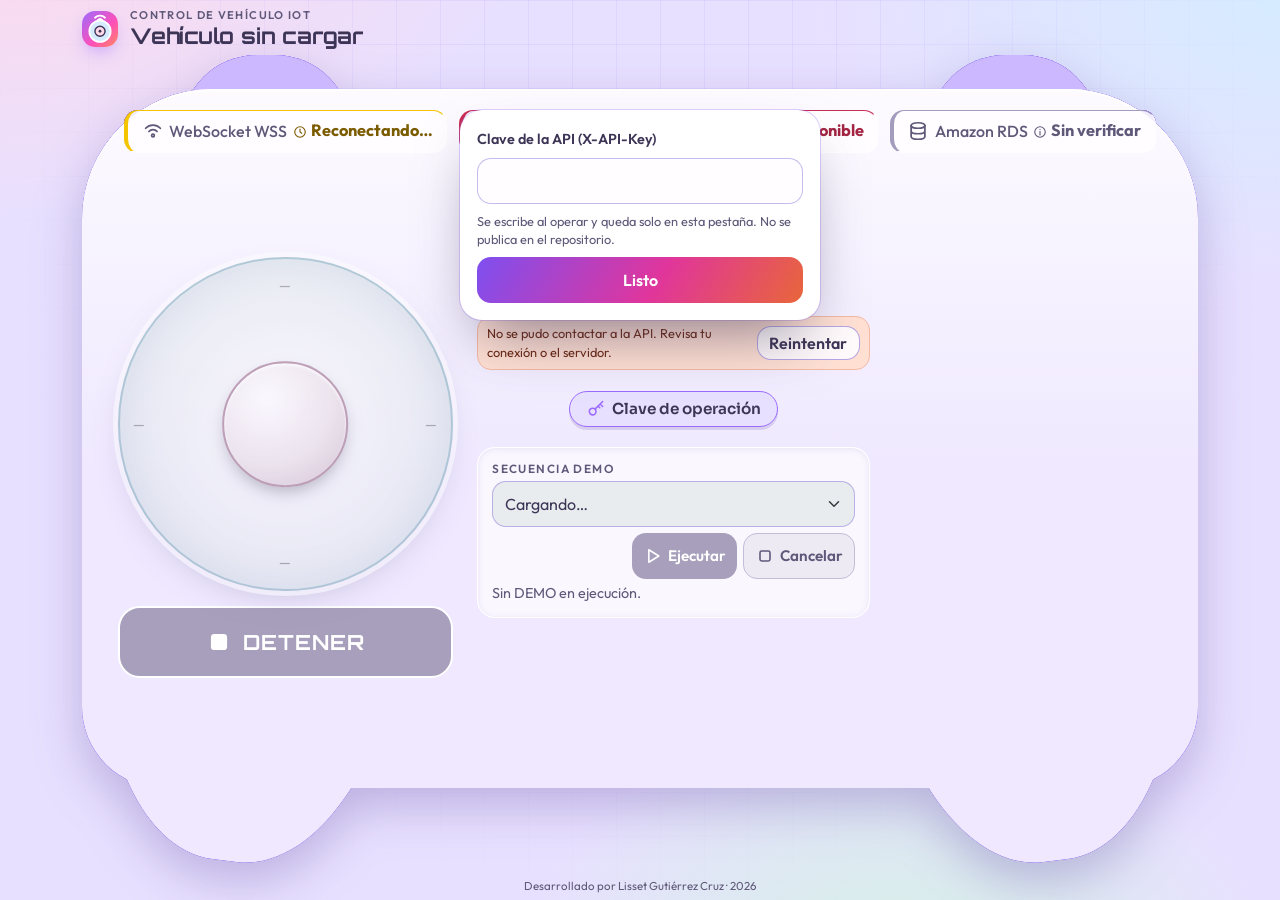
==== commit 3519fae3: "nuevo reediseño" ====
--- a/docs/index.html
+++ b/docs/index.html
@@ -13,7 +13,7 @@
 <link rel="preconnect" href="https://fonts.gstatic.com" crossorigin>
 <link href="https://fonts.googleapis.com/css2?family=Sora:wght@500;600;700&family=Outfit:wght@400;500;600;700&family=Orbitron:wght@600;700&family=Share+Tech+Mono&display=swap" rel="stylesheet">
 <link href="https://cdn.jsdelivr.net/npm/bootstrap@5.3.3/dist/css/bootstrap.min.css" rel="stylesheet" integrity="sha384-QWTKZyjpPEjISv5WaRU9OFeRpok6YctnYmDr5pNlyT2bRjXh0JMhjY6hW+ALEwIH" crossorigin="anonymous">
-<link href="css/estilos.css" rel="stylesheet">
+<link href="css/estilos.css?v=2026-11-11a" rel="stylesheet">
 <script type="module" src="js/main.js"></script>
 </head>
 <body>
@@ -55,102 +55,87 @@
 </header>
 
 <main class="container-xl">
-  <section aria-labelledby="tituloConexion" class="mb-3">
-    <h2 id="tituloConexion" class="visually-hidden">Estado de conexión</h2>
-    <ul class="row row-cols-3 g-2 list-unstyled mb-1">
-      <li class="col"><div class="indicador" id="ind-ws" data-tono="neutro">
-        <svg class="ico ind-tipo" aria-hidden="true"><use href="#i-ws"/></svg>
-        <span class="ind-nombre">WebSocket WSS</span>
-        <span class="ind-estado"><span id="ind-ws-icono"></span><span id="ind-ws-estado" role="status">Desconectado</span></span>
-      </div></li>
-      <li class="col"><div class="indicador" id="ind-api" data-tono="neutro">
-        <svg class="ico ind-tipo" aria-hidden="true"><use href="#i-nube"/></svg>
-        <span class="ind-nombre">Servidor AWS · API de 21 servicios</span>
-        <span class="ind-estado"><span id="ind-api-icono"></span><span id="ind-api-estado" role="status">Comprobando…</span></span>
-      </div></li>
-      <li class="col"><div class="indicador" id="ind-rds" data-tono="neutro">
-        <svg class="ico ind-tipo" aria-hidden="true"><use href="#i-bd"/></svg>
-        <span class="ind-nombre">Amazon RDS</span>
-        <span class="ind-estado"><span id="ind-rds-icono"></span><span id="ind-rds-estado" role="status">Sin verificar</span></span>
-      </div></li>
-    </ul>
-    <p class="nota nota-conexion mb-0">Estos estados no confirman que el vehículo físico esté conectado.</p>
-  </section>
+  <section class="remoto" id="zonaControl" aria-labelledby="tituloMando" tabindex="-1">
+    <h2 id="tituloMando" class="visually-hidden">Control remoto del vehículo</h2>
+    <div class="remoto-cuerpo" id="mando">
 
-  <details class="tarjeta mb-3" id="ajustes">
-    <summary><svg class="ico" aria-hidden="true"><use href="#i-llave"/></svg>Clave de operación</summary>
-    <label class="form-label mt-3" for="clave">Clave de la API (X-API-Key)</label>
-    <input class="form-control" id="clave" type="password" autocomplete="off" spellcheck="false">
-    <p class="nota mt-2 mb-0">Se escribe al operar y queda solo en esta pestaña. No se publica en el repositorio.</p>
-  </details>
+      <section class="remoto-estados" aria-labelledby="tituloConexion">
+        <h3 id="tituloConexion" class="visually-hidden">Estado de conexión</h3>
+        <ul class="estados list-unstyled">
+          <li><div class="indicador" id="ind-ws" data-tono="neutro">
+            <svg class="ico ind-tipo" aria-hidden="true"><use href="#i-ws"/></svg>
+            <span class="ind-nombre">WebSocket WSS</span>
+            <span class="ind-estado"><span id="ind-ws-icono"></span><span id="ind-ws-estado" role="status">Desconectado</span></span>
+          </div></li>
+          <li><div class="indicador" id="ind-api" data-tono="neutro">
+            <svg class="ico ind-tipo" aria-hidden="true"><use href="#i-nube"/></svg>
+            <span class="ind-nombre">Servidor AWS · API de 21 servicios</span>
+            <span class="ind-estado"><span id="ind-api-icono"></span><span id="ind-api-estado" role="status">Comprobando…</span></span>
+          </div></li>
+          <li><div class="indicador" id="ind-rds" data-tono="neutro">
+            <svg class="ico ind-tipo" aria-hidden="true"><use href="#i-bd"/></svg>
+            <span class="ind-nombre">Amazon RDS</span>
+            <span class="ind-estado"><span id="ind-rds-icono"></span><span id="ind-rds-estado" role="status">Sin verificar</span></span>
+          </div></li>
+        </ul>
+        <p class="nota nota-conexion mb-0">Estos estados no confirman que el vehículo físico esté conectado.</p>
+      </section>
 
-  <div class="alert alerta-carga d-flex flex-wrap align-items-center gap-2" id="alertaCarga" role="alert" hidden>
-    <span id="alertaCargaTexto" class="flex-grow-1"></span>
-    <button type="button" class="btn boton-secundario" id="reintentarCarga">Reintentar</button>
-  </div>
+      <div class="remoto-izq zona-joystick">
+        <div class="joystick" id="joystick" role="group" aria-label="Joystick del vehículo. Usa las flechas del teclado y suelta para detener." aria-disabled="true" data-direccion="neutral">
+          <span class="dir dir-adelante" id="dir-adelante" data-vacio="true">—</span>
+          <span class="dir dir-atras" id="dir-atras" data-vacio="true">—</span>
+          <span class="dir dir-izquierda" id="dir-izquierda" data-vacio="true">—</span>
+          <span class="dir dir-derecha" id="dir-derecha" data-vacio="true">—</span>
+          <span class="joystick-centro" aria-hidden="true"></span>
+          <span class="perilla" id="perilla" aria-hidden="true"></span>
+        </div>
+        <p class="nota text-center mb-0" id="joystickNota"></p>
+        <button type="button" class="boton-detener" id="detener" disabled>
+          <svg class="ico" aria-hidden="true"><use href="#i-parar"/></svg>DETENER
+        </button>
+      </div>
 
-  <div class="row g-3 distribucion">
-    <div class="col-12 col-lg-7 columna-control">
-      <section class="tarjeta" id="zonaControl" aria-labelledby="tituloMando" tabindex="-1">
-        <h2 id="tituloMando"><svg class="ico" aria-hidden="true"><use href="#i-mando"/></svg>Controles</h2>
-        <div class="mando" id="mando">
-          <div class="mando-principal">
-            <div class="zona-joystick">
-              <div class="joystick" id="joystick" role="group" aria-label="Joystick del vehículo. Usa las flechas del teclado y suelta para detener." aria-disabled="true" data-direccion="neutral">
-                <span class="dir dir-adelante" id="dir-adelante" data-vacio="true">—</span>
-                <span class="dir dir-atras" id="dir-atras" data-vacio="true">—</span>
-                <span class="dir dir-izquierda" id="dir-izquierda" data-vacio="true">—</span>
-                <span class="dir dir-derecha" id="dir-derecha" data-vacio="true">—</span>
-                <span class="joystick-centro" aria-hidden="true"></span>
-                <span class="perilla" id="perilla" aria-hidden="true"></span>
-              </div>
-              <p class="nota text-center mt-2 mb-2" id="joystickNota"></p>
-              <button type="button" class="boton-detener" id="detener" disabled>
-                <svg class="ico" aria-hidden="true"><use href="#i-parar"/></svg>DETENER
+      <div class="remoto-centro">
+        <div class="alert alerta-carga" id="alertaCarga" role="alert" hidden>
+          <span id="alertaCargaTexto"></span>
+          <button type="button" class="btn boton-secundario" id="reintentarCarga">Reintentar</button>
+        </div>
+
+        <div class="funciones" id="mandoFunciones" role="group" aria-label="Funciones" hidden></div>
+
+        <details class="clave" id="ajustes">
+          <summary><svg class="ico" aria-hidden="true"><use href="#i-llave"/></svg><span>Clave de operación</span></summary>
+          <div class="clave-panel">
+            <label class="form-label" for="clave">Clave de la API (X-API-Key)</label>
+            <input class="form-control" id="clave" type="password" autocomplete="off" spellcheck="false" enterkeyhint="done">
+            <p class="nota mt-2 mb-2">Se escribe al operar y queda solo en esta pestaña. No se publica en el repositorio.</p>
+            <button type="button" class="btn boton-principal w-100" id="claveListo">Listo</button>
+          </div>
+        </details>
+
+        <section class="remoto-demo" aria-labelledby="tituloDemo">
+          <h3 id="tituloDemo">Secuencia DEMO</h3>
+          <label class="visually-hidden" for="demoSelector">Elige una DEMO del vehículo</label>
+          <div class="demo-fila">
+            <select class="form-select" id="demoSelector" disabled><option value="">Cargando…</option></select>
+            <div class="demo-botones">
+              <button type="button" class="btn boton-principal" id="demoIniciar" disabled>
+                <svg class="ico" aria-hidden="true"><use href="#i-jugar"/></svg><span class="btn-texto">Ejecutar</span>
+              </button>
+              <button type="button" class="btn boton-secundario" id="demoCancelar" disabled>
+                <svg class="ico" aria-hidden="true"><use href="#i-parar"/></svg><span class="btn-texto">Cancelar</span>
               </button>
             </div>
-            <div class="grupos" id="mandoGrupos"></div>
           </div>
-          <div class="funciones" id="mandoFunciones" role="group" aria-label="Funciones" hidden></div>
-        </div>
-      </section>
+          <p class="texto-suave mt-1 mb-0" id="demoEstado" role="status"></p>
+          <div class="progress demo-barra mt-1" id="demoBarra" role="progressbar" aria-label="Avance de la DEMO" aria-valuemin="0" aria-valuemax="100" aria-valuenow="0" hidden><div class="progress-bar"></div></div>
+        </section>
+      </div>
+
+      <div class="remoto-der grupos" id="mandoGrupos"></div>
     </div>
-
-    <div class="col-12 col-lg-5 columna-resto">
-      <div class="row g-3">
-        <div class="col-12">
-          <section class="tarjeta h-100" aria-labelledby="tituloDemo">
-            <h2 id="tituloDemo">Secuencia DEMO</h2>
-            <label class="visually-hidden" for="demoSelector">Elige una DEMO del vehículo</label>
-            <div class="demo-fila">
-              <select class="form-select" id="demoSelector" disabled><option value="">Cargando…</option></select>
-              <div class="demo-botones">
-                <button type="button" class="btn boton-principal" id="demoIniciar" disabled>
-                  <svg class="ico" aria-hidden="true"><use href="#i-jugar"/></svg>Ejecutar
-                </button>
-                <button type="button" class="btn boton-secundario" id="demoCancelar" disabled>
-                  <svg class="ico" aria-hidden="true"><use href="#i-parar"/></svg>Cancelar
-                </button>
-              </div>
-            </div>
-            <p class="texto-suave mt-2 mb-1" id="demoEstado" role="status"></p>
-            <div class="progress demo-barra" id="demoBarra" role="progressbar" aria-label="Avance de la DEMO" aria-valuemin="0" aria-valuemax="100" aria-valuenow="0" hidden><div class="progress-bar"></div></div>
-          </section>
-        </div>
-        <!--<div class="col-12">
-          <section class="tarjeta h-100" aria-labelledby="tituloTraza">
-            <h2 id="tituloTraza">Última acción</h2>
-            <p class="traza-comando" id="trazaComando" aria-live="polite"></p>
-            <ol class="traza-pasos" id="trazaPasos"></ol>
-            <p class="traza-error" id="trazaError" role="alert" hidden></p>
-            <p class="nota mb-1 mt-2">Último evento WebSocket:</p>
-            <p class="traza-evento" id="trazaEvento">Aún no se reciben eventos.</p>
-            <p class="nota mb-0">Un evento confirma que el backend lo publicó, no que los motores se movieron.</p>
-          </section>
-        </div> -->
-      </div>
-    </div>
-  </div>
+  </section>
 </main>
 
 <footer class="pie container-xl"><p class="mb-0" id="creditos"></p></footer>
--- a/docs/css/estilos.css
+++ b/docs/css/estilos.css
@@ -131,12 +131,6 @@
 
 /* ---- Mando: cruceta, grupos y funciones ---- */
 h2 .ico { color: var(--neon); margin-right: .4rem; vertical-align: -4px; }
-.mando {
-  display: grid; gap: 1rem; padding: .9rem; border-radius: 20px;
-  background: linear-gradient(160deg, rgba(155, 107, 255, .12), rgba(34, 199, 255, .1));
-  box-shadow: inset 0 2px 12px rgba(94, 74, 160, .18), inset 0 0 0 1px rgba(155, 107, 255, .22);
-}
-.mando-principal { display: grid; gap: 1rem; justify-items: center; }
 /* Base común: cada tipo define su color y los estados lo reemplazan. */
 .m-btn {
   --fondo: var(--cielo); --borde: var(--neon-cielo); --texto-estado: var(--suave);
@@ -173,11 +167,6 @@
 .fun-btn { --fondo: var(--mantequilla); --borde: #F5C400; display: flex; flex-direction: column; align-items: center; gap: .3rem; min-width: 58px; }
 .fun-btn .m-forma { position: relative; width: 50px; height: 50px; border-radius: 50%; }
 
-/* Con espacio suficiente, cruceta y grupos lado a lado como en un control físico. */
-@media (min-width: 576px) {
-  .mando-principal { grid-template-columns: auto minmax(0, 1fr); align-items: center; justify-items: stretch; }
-  .grupos { grid-template-columns: 1fr; }
-}
 
 /* ---- DEMO ---- */
 .demo-fila { display: grid; gap: .55rem; }
@@ -222,114 +211,204 @@
   .joystick { --tam: clamp(220px, 26vw, 280px); }
 }
 
-/* ---- Celular vertical: el mando primero, sin desperdiciar alto ---- */
+/* ---- Control remoto: base (teléfono vertical) ----
+   Un solo "cuerpo" de control. En vertical las piezas se apilan con `order`;
+   en horizontal se acomodan como un mando de carrito (ver más abajo). */
+.remoto { position: relative; }
+.remoto-cuerpo {
+  position: relative; display: flex; flex-direction: column; gap: .9rem;
+  padding: 1rem .85rem 1.25rem; border-radius: 34px;
+  background: linear-gradient(180deg, rgba(255, 255, 255, .95), rgba(237, 230, 255, .92) 55%, rgba(218, 205, 255, .95));
+  border: 2px solid #fff;
+  box-shadow: 0 30px 60px -32px rgba(94, 74, 160, .8), 0 0 0 1px rgba(155, 107, 255, .28),
+    inset 0 -8px 0 rgba(155, 107, 255, .14), inset 0 2px 0 #fff;
+}
+.remoto-centro { display: contents; }
+#alertaCarga { order: 0; }
+.remoto-estados { order: 1; }
+.clave { order: 2; }
+.remoto-izq { order: 3; }
+.remoto-der { order: 4; }
+.funciones { order: 5; }
+.remoto-demo { order: 6; }
+
+.estados { display: grid; grid-template-columns: repeat(3, minmax(0, 1fr)); gap: .4rem; margin: 0 0 .3rem; }
+.zona-joystick { gap: .55rem; align-self: center; }
+.alerta-carga { display: flex; flex-wrap: wrap; align-items: center; gap: .5rem; margin: 0; padding: .6rem .75rem; font-size: .9rem; }
+.alerta-carga span { flex: 1 1 12rem; }
+
+/* Paneles internos tipo "pantalla" del control. */
+.clave, .remoto-demo {
+  border-radius: 18px; background: rgba(255, 253, 255, .72); border: 1px solid rgba(255, 255, 255, .95);
+  box-shadow: inset 0 1px 6px rgba(94, 74, 160, .12);
+}
+.clave { padding: 0 .85rem; }
+.clave > summary { list-style: none; }
+.clave > summary::-webkit-details-marker { display: none; }
+.clave > summary .ico { color: var(--neon); }
+.clave-panel { padding-bottom: .85rem; }
+.remoto-demo { padding: .75rem .85rem; }
+.remoto-demo h3 { margin: 0 0 .45rem; font: 600 .7rem Outfit, sans-serif; letter-spacing: .12em; text-transform: uppercase; color: var(--suave); }
+.btn-texto { white-space: nowrap; }
+
+/* ---- Teléfono vertical ---- */
 @media (orientation: portrait) and (max-width: 575.98px) {
   .encabezado { padding-bottom: .5rem; }
   .encabezado-logo { width: 38px; height: 38px; }
-  main > section.mb-3, #ajustes.mb-3 { margin-bottom: .6rem !important; }
-  .tarjeta { padding: .8rem; }
-  .mando { padding: .7rem; gap: .8rem; }
+  .remoto-cuerpo { margin-inline: -.25rem; }
   .joystick { --tam: clamp(196px, 64vw, 270px); }
   .boton-detener { min-height: 58px; }
 }
 
-/* ---- Celular horizontal: todo cabe en una pantalla, sin scroll de página ----
-   Izquierda: el mando completo. Derecha: estados de conexión, clave y DEMO
-   (esa columna, si no alcanza, se desplaza por dentro). */
-@media (orientation: landscape) and (max-height: 540px) {
+/* ---- Horizontal (teléfono acostado y computadora): mando a pantalla completa ----
+   Izquierda: joystick y DETENER. Arriba al centro: estados de AWS, WebSocket y RDS.
+   Centro: funciones, clave y DEMO. Derecha: Torreta arriba y Brazo abajo.
+   Los tamaños usan unidades del contenedor (cqh/cqw) para crecer con la pantalla. */
+@media (orientation: landscape) {
   html, body { height: 100%; overflow: hidden; }
   body { height: 100vh; height: 100dvh; min-height: 0; overscroll-behavior: none; }
-
-  :root { --alto-enc: 38px; --pie-main: max(.5rem, env(safe-area-inset-bottom)); }
-  .encabezado { flex: none; height: var(--alto-enc); padding-top: 0; padding-bottom: 0; gap: .5rem; }
-  .encabezado-logo { width: 26px; height: 26px; border-radius: 8px; }
-  .encabezado-sub, .encabezado .texto-suave { display: none; }
-  .encabezado h1 { font-size: .95rem; white-space: nowrap; overflow: hidden; text-overflow: ellipsis; }
-  .pie { display: none; }
-
-  /* Solo la columna derecha se desplaza; el mando queda fijo (sticky) a la izquierda. */
-  main {
-    flex: 1 1 auto; min-height: 0;
-    display: grid; gap: .5rem; align-content: start;
-    grid-template-columns: minmax(0, 1fr) clamp(180px, 28vw, 290px);
-    overflow-y: auto; overscroll-behavior: contain; -webkit-overflow-scrolling: touch;
-    padding-bottom: var(--pie-main);
-  }
-  main > * { margin: 0 !important; min-width: 0; }
-  .distribucion { display: contents; }
-  .columna-control {
-    grid-column: 1; grid-row: 1 / span 4; align-self: start; position: sticky; top: 0;
-    width: auto; padding: 0; margin: 0; height: calc(100vh - var(--alto-enc) - var(--pie-main));
-    height: calc(100dvh - var(--alto-enc) - var(--pie-main));
-  }
-  main > section:first-child { grid-column: 2; grid-row: 1; }
-  #ajustes { grid-column: 2; grid-row: 2; }
-  #alertaCarga { grid-column: 2; grid-row: 3; }
-  .columna-resto { grid-column: 2; grid-row: 4; width: auto; padding: 0; margin: 0; }
-  .columna-resto > .row { --bs-gutter-y: .5rem; --bs-gutter-x: 0; margin: 0; }
-  .columna-resto > .row > * { padding: 0; }
-
-  /* Estados de conexión: tres filas compactas arriba a la derecha. */
-  main > section:first-child ul { display: grid; gap: .3rem; margin: 0 !important; }
-  main > section:first-child ul > .col { width: 100%; min-width: 0; padding: 0; margin: 0; }
-  .indicador { min-width: 0; flex-direction: row; align-items: center; gap: .4rem; padding: .28rem .5rem; border-top-width: 1px; border-left: 4px solid #A49BBD; box-shadow: none; }
+  .encabezado { flex: none; padding-top: max(.5rem, env(safe-area-inset-top)); padding-bottom: .45rem; }
+  .encabezado-logo { width: 36px; height: 36px; }
+  .encabezado h1 { font-size: clamp(1rem, 2vw, 1.35rem); white-space: nowrap; overflow: hidden; text-overflow: ellipsis; }
+  .encabezado .texto-suave { display: none; }
+  main { flex: 1 1 auto; min-height: 0; display: flex; padding-bottom: .5rem; }
+  .pie { flex: none; padding-top: 0; padding-bottom: max(.35rem, env(safe-area-inset-bottom)); font-size: .72rem; }
+
+  /* Silueta de gamepad: cuerpo + dos asas abajo + dos gatillos arriba. Las piezas tienen el
+     mismo relleno y el contorno sale de un drop-shadow sobre el conjunto, así se ven como una sola. */
+  .remoto {
+    --relleno: #EFE8FF; --gatillo: #CBB8FF;
+    --arriba: 4cqh; --abajo: 10cqh; --alto-cuerpo: calc(100cqh - var(--arriba) - var(--abajo));
+    flex: 1 1 auto; min-width: 0; container-type: size; isolation: isolate;
+    filter: drop-shadow(0 0 .6px #7C58E6) drop-shadow(0 0 .6px #7C58E6) drop-shadow(0 18px 24px rgba(94, 74, 160, .32));
+  }
+  .remoto::before, .remoto::after {
+    content: ""; position: absolute; z-index: -1; bottom: 1cqh;
+    width: 27cqw; height: 50cqh; background: var(--relleno);
+    border-radius: 50% 50% 46% 46% / 38% 38% 62% 62%;
+  }
+  .remoto::before { left: 1.5cqw; transform: rotate(7deg); }
+  .remoto::after { right: 1.5cqw; transform: rotate(-7deg); }
+  .remoto-cuerpo::before, .remoto-cuerpo::after {
+    content: ""; position: absolute; z-index: -1; top: calc(-1 * var(--arriba) - 1px);
+    width: 15cqw; height: 12cqh; background: var(--gatillo);
+    border-radius: 45% 45% 12px 12px / 75% 75% 12px 12px;
+  }
+  .remoto-cuerpo::before { left: 9cqw; }
+  .remoto-cuerpo::after { right: 9cqw; }
+  .remoto-cuerpo {
+    --pad-y: clamp(.45rem, 2.6cqh, 1.4rem);
+    --alto-estados: clamp(26px, 8cqh, 44px);
+    --alto-detener: clamp(42px, 11cqh, 72px);
+    --hueco: clamp(.35rem, 2cqh, .9rem);
+    position: absolute; inset: var(--arriba) 0 var(--abajo) 0; height: auto;
+    background: linear-gradient(180deg, #FDFBFF 0%, var(--relleno) 55%);
+    border: 0; box-shadow: inset 0 2px 0 #fff;
+    display: grid;
+    grid-template-columns: auto minmax(0, 1fr) clamp(140px, 24cqw, 360px);
+    grid-template-rows: auto minmax(0, 1fr);
+    grid-template-areas: "estados estados estados" "izq centro der";
+    gap: var(--hueco) clamp(.6rem, 2cqw, 2rem);
+    padding: var(--pad-y) clamp(.8rem, 3.2cqw, 3rem);
+    border-radius: clamp(30px, 16cqh, 140px) clamp(30px, 16cqh, 140px) clamp(24px, 10cqh, 90px) clamp(24px, 10cqh, 90px);
+    margin: 0;
+  }
+  .remoto-izq { grid-area: izq; align-self: center; min-height: 0; }
+  .remoto-estados { grid-area: estados; min-width: 0; justify-self: center; max-width: 100%; }
+  .remoto-der { grid-area: der; align-self: center; }
+  .remoto-centro {
+    grid-area: centro; min-width: 0; min-height: 0;
+    display: flex; flex-direction: column; justify-content: flex-start; justify-content: safe center; gap: clamp(.4rem, 3cqh, 1.3rem);
+    overflow-x: hidden; overflow-y: auto; overscroll-behavior: contain; padding: 2px;
+  }
+  .remoto-centro > * { flex: none; }
+
+  /* Joystick: alto del control menos márgenes y DETENER, sin pasar de un tercio del ancho. */
+  .zona-joystick { max-width: none; width: auto; gap: var(--hueco); }
+  .joystick { --tam: max(110px, min(calc(var(--alto-cuerpo) - 2 * var(--pad-y) - var(--alto-estados) - 2 * var(--hueco) - var(--alto-detener) - 10px), 30cqw, 420px)); }
+  #joystickNota { display: none; }
+  .dir { font-size: clamp(.55rem, 2.3cqh, .85rem); white-space: nowrap; max-width: 30%; text-overflow: ellipsis; }
+  .boton-detener { min-height: var(--alto-detener); font-size: clamp(.85rem, 3.2cqh, 1.3rem); border-radius: clamp(14px, 4cqh, 22px); box-shadow: 0 4px 0 #8E1C3B, 0 0 20px -6px var(--rojo-accion); }
+  .boton-detener .ico { width: clamp(18px, 5cqh, 28px); height: clamp(18px, 5cqh, 28px); }
+
+  /* Estados: tira de "LEDs" arriba al centro. */
+  .estados { display: flex; justify-content: center; gap: clamp(.25rem, 1cqw, .7rem); margin: 0; }
+  .estados > li { flex: 0 1 auto; min-width: 0; }
+  .nota-conexion { display: none; }
+  .indicador {
+    min-width: 0; flex-direction: row; align-items: center; gap: .35rem; padding: clamp(.3rem, 1.2cqh, .6rem) clamp(.55rem, 1.2cqw, 1rem);
+    border-top-width: 1px; border-left: 4px solid #A49BBD; box-shadow: none;
+  }
   .indicador[data-tono="bien"] { border-left-color: var(--neon-menta); }
   .indicador[data-tono="espera"] { border-left-color: #F5C400; }
   .indicador[data-tono="mal"] { border-left-color: var(--rojo-accion); }
-  .ind-tipo { width: 14px; height: 14px; }
-  .ind-nombre { font-size: .66rem; white-space: nowrap; overflow: hidden; text-overflow: ellipsis; min-width: 0; }
-  .ind-estado { font-size: .7rem; white-space: nowrap; flex: none; }
-  .nota-conexion { display: none; }
-
-  .tarjeta { padding: .6rem .7rem; border-radius: var(--rad-s); }
-  h2 { font-size: .9rem; margin-bottom: .4rem; }
-  summary { min-height: 34px; font-size: .9rem; }
-  #ajustes .form-label { margin-top: .5rem !important; font-size: .8rem; }
-
-  /* DEMO: que el select y los botones nunca sean más anchos que la columna. */
-  .demo-fila, .demo-fila > *, .demo-botones > * { min-width: 0; }
-  #demoSelector { width: 100%; font-size: .85rem; padding-left: .6rem; padding-right: 1.8rem; background-position: right .5rem center; text-overflow: ellipsis; }
-  .demo-fila { gap: .4rem; }
-  .demo-botones { grid-template-columns: repeat(2, minmax(0, 1fr)); gap: .35rem; }
-  .demo-botones .btn { padding: .25rem .35rem; font-size: .8rem; gap: .25rem; white-space: nowrap; overflow: hidden; }
-  .demo-botones .ico { width: 16px; height: 16px; }
-  .btn, .form-select, .form-control { min-height: 40px; }
-
-  /* Mando a todo el alto disponible. */
-  #zonaControl { height: 100%; display: flex; flex-direction: column; padding: .5rem; }
-  #tituloMando { display: none; }
-  /* Joystick + DETENER a la izquierda a todo el alto; grupos arriba y funciones abajo a la derecha. */
-  .mando {
-    flex: 1 1 auto; min-height: 0; padding: .5rem; gap: .4rem .7rem;
-    grid-template-columns: auto minmax(0, 1fr); grid-template-rows: minmax(0, 1fr) auto;
-  }
-  .mando-principal { display: contents; }
-  .zona-joystick { grid-column: 1; grid-row: 1 / -1; max-width: none; width: auto; gap: .45rem; justify-content: center; }
-  .grupos { grid-column: 2; grid-row: 1; }
-  .funciones { grid-column: 2; grid-row: 2; }
-  /* Alto de pantalla menos encabezado, márgenes y botón DETENER. */
-  .joystick { --tam: max(110px, min(calc(100dvh - 140px), 30vw, 230px)); }
-  #joystickNota { display: none; }
-  .dir { font-size: .55rem; white-space: nowrap; max-width: 30%; text-overflow: ellipsis; }
-  .boton-detener { min-height: 46px; font-size: .9rem; border-radius: 14px; box-shadow: 0 4px 0 #8E1C3B, 0 0 20px -6px var(--rojo-accion); }
-  .boton-detener .ico { width: 20px; height: 20px; }
-
+  .ind-tipo { width: clamp(15px, 3cqh, 22px); height: clamp(15px, 3cqh, 22px); }
+  .ind-nombre { font-size: clamp(.64rem, 2.2cqh, 1rem); white-space: nowrap; overflow: hidden; text-overflow: ellipsis; min-width: 0; }
+  .ind-estado { font-size: clamp(.68rem, 2.3cqh, 1.02rem); white-space: nowrap; flex: none; margin-left: auto; }
+
+  /* Derecha: un grupo por fila (Torreta arriba, Brazo abajo), dos botones lado a lado. */
   .grupos {
-    grid-template-columns: repeat(auto-fit, minmax(96px, 1fr)); gap: .4rem .5rem;
-    align-content: start; align-content: safe center;
-    max-height: 100%; overflow-y: auto; overscroll-behavior: contain;
-  }
-  .grupo-titulo { margin-bottom: .2rem; font-size: .6rem; }
-  .grupo-botones { gap: .35rem; }
-  .par-btn .m-forma { min-height: 44px; border-radius: 12px; padding: .2rem; }
-  .par-btn .ico { width: 18px; height: 18px; }
-  .par-btn .m-texto, .fun-btn .m-texto { font-size: .6rem; }
-
-  .funciones { flex-wrap: nowrap; overflow-x: auto; justify-content: space-evenly; gap: .4rem; padding-top: .45rem; }
-  .fun-btn { min-width: 44px; gap: .15rem; }
-  .fun-btn .m-forma { width: 38px; height: 38px; }
-  .fun-btn .ico { width: 20px; height: 20px; }
-
+    grid-template-columns: minmax(0, 1fr); gap: clamp(.35rem, 3cqh, 1.2rem);
+    align-content: start; align-content: safe center; max-height: 100%; overflow-y: auto; overscroll-behavior: contain;
+  }
+  .grupo-titulo { margin-bottom: clamp(.15rem, 1cqh, .4rem); font-size: clamp(.58rem, 2.1cqh, .8rem); }
+  .grupo-botones { gap: clamp(.3rem, 1.6cqh, .75rem); }
+  .par-btn .m-forma { min-height: clamp(42px, 15cqh, 100px); border-radius: clamp(12px, 4cqh, 22px); padding: .2rem; }
+  .par-btn .ico { width: clamp(18px, 5.5cqh, 32px); height: clamp(18px, 5.5cqh, 32px); }
+  .par-btn .m-texto, .fun-btn .m-texto { font-size: clamp(.6rem, 2.4cqh, .92rem); }
+
+  /* Centro: funciones redondas en una fila. */
+  .funciones { border-top: 0; padding-top: 0; flex-wrap: nowrap; justify-content: safe center; gap: clamp(.35rem, 2cqw, 2rem); }
+  .fun-btn { min-width: 0; gap: .2rem; }
+  .fun-btn .m-texto { white-space: nowrap; }
+  .fun-btn .m-forma { width: clamp(38px, 14cqh, 80px); height: clamp(38px, 14cqh, 80px); }
+  .fun-btn .ico { width: clamp(20px, 5.5cqh, 34px); height: clamp(20px, 5.5cqh, 34px); }
+
+  /* Clave: botón tipo píldora; el formulario flota sobre el control. */
+  .clave { align-self: center; padding: 0; background: none; border: 0; box-shadow: none; }
+  .clave > summary {
+    min-height: 36px; padding: .3rem 1rem; gap: .4rem; border-radius: 99px; white-space: nowrap; font-size: clamp(.78rem, 2.5cqh, .95rem);
+    background: var(--vidrio-2); border: 1px solid rgba(91, 63, 200, .35); box-shadow: 0 3px 0 rgba(94, 74, 160, .18);
+  }
+  .clave[open] > summary { background: var(--lila); border-color: var(--neon); }
+  .clave-panel {
+    position: absolute; z-index: 30; top: var(--pad-y); left: 50%; transform: translateX(-50%);
+    width: min(360px, 92cqw); max-height: calc(var(--alto-cuerpo) - 2 * var(--pad-y)); overflow-y: auto;
+    padding: 1rem; border-radius: var(--rad); background: #fff; border: 1px solid var(--borde);
+    box-shadow: 0 30px 60px -20px rgba(61, 53, 86, .6), 0 0 0 1px rgba(155, 107, 255, .3);
+  }
+
+  /* DEMO compacta: selector y dos botones en una fila. */
+  .remoto-demo { padding: clamp(.4rem, 2cqh, .8rem) clamp(.5rem, 1.5cqw, .9rem); }
+  .remoto-demo h3 { margin-bottom: .3rem; font-size: clamp(.58rem, 2cqh, .74rem); }
+  .demo-fila { display: flex; flex-wrap: wrap; gap: .4rem; }
+  #demoSelector { flex: 1 1 9rem; min-width: 0; font-size: clamp(.8rem, 2.6cqh, 1rem); text-overflow: ellipsis; }
+  .demo-botones { display: flex; gap: .35rem; flex: none; }
+  .demo-botones .btn { padding: .25rem .7rem; font-size: clamp(.78rem, 2.5cqh, .95rem); gap: .3rem; }
+  .btn, .form-select, .form-control { min-height: clamp(38px, 10cqh, 46px); }
+  #demoEstado { font-size: clamp(.72rem, 2.2cqh, .9rem); }
+  .demo-botones { margin-left: auto; }
+  .alerta-carga { font-size: .8rem; padding: .45rem .6rem; }
+  .alerta-carga .btn { min-height: 34px; padding: .2rem .7rem; }
+}
+
+/* Horizontal con poco ancho de centro: estados solo con icono y DEMO con botones de icono. */
+@container (max-width: 1000px) {
+  .ind-nombre { position: absolute; width: 1px; height: 1px; overflow: hidden; clip: rect(0 0 0 0); white-space: nowrap; }
+  .indicador { justify-content: center; }
+  .ind-estado { margin-left: 0; }
+  .btn-texto { position: absolute; width: 1px; height: 1px; overflow: hidden; clip: rect(0 0 0 0); }
+  .demo-botones .btn { width: clamp(38px, 10cqh, 46px); padding: 0; }
+}
+
+/* Teléfono acostado: encabezado de una línea y sin pie para darle todo el alto al control. */
+@media (orientation: landscape) and (max-height: 540px) {
+  .encabezado { padding-top: max(.25rem, env(safe-area-inset-top)); padding-bottom: .25rem; gap: .5rem; }
+  .encabezado-logo { width: 26px; height: 26px; border-radius: 8px; }
+  .encabezado-sub { display: none; }
+  .encabezado h1 { font-size: .95rem; }
+  .pie { display: none; }
+  main { padding-bottom: max(.4rem, env(safe-area-inset-bottom)); }
 }
 
 @media (prefers-reduced-motion: reduce) {
